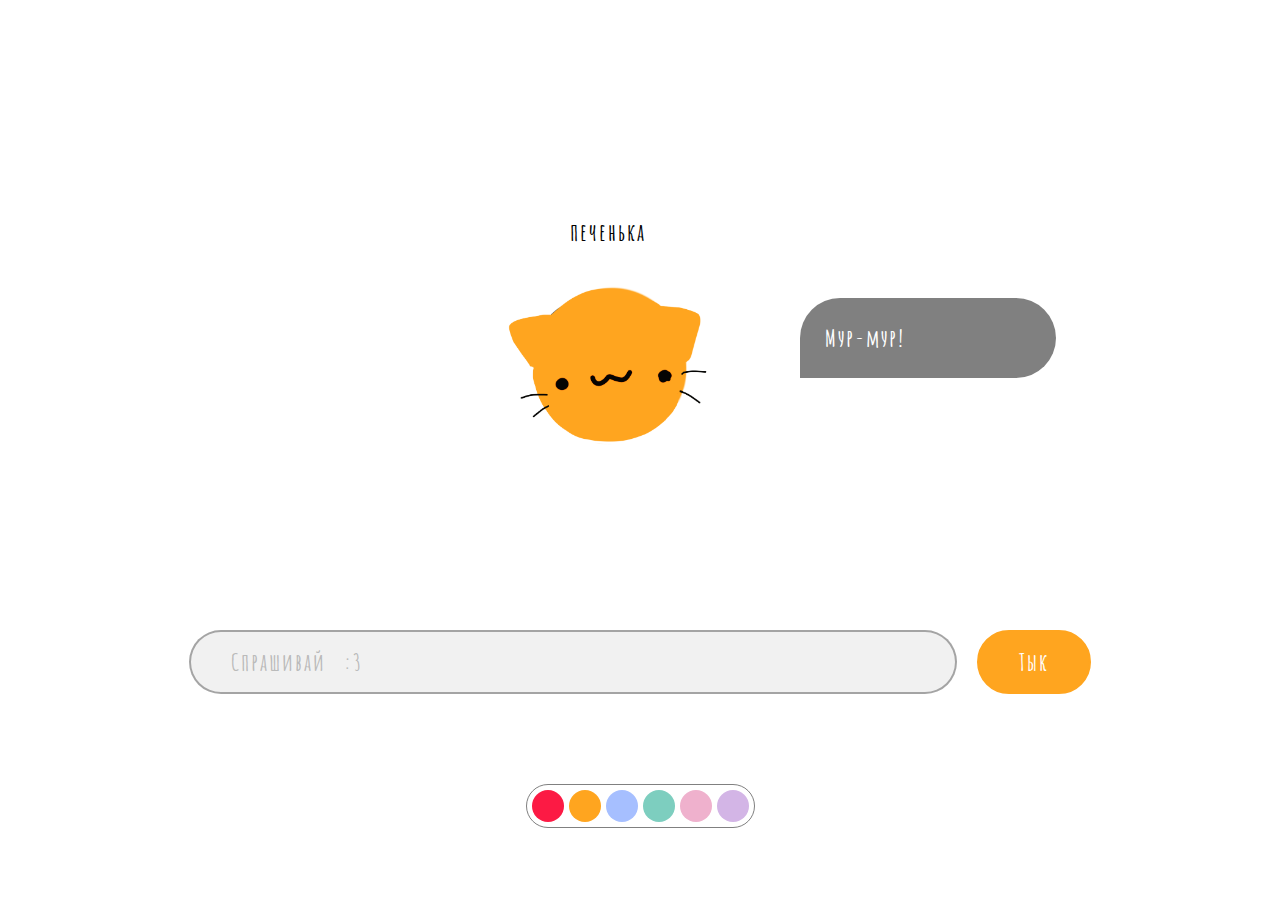
==== files/index.html @ 37667b39 "main structue added" ====
<!DOCTYPE html>
<html lang="en">
<head>
    <meta charset="UTF-8">
    <meta name="viewport" content="width=device-width, initial-scale=1.0">
    <link rel="stylesheet" href="../files/style.css">
    <script src="../files/app.js" defer></script>
    <title>Печенька</title>
</head>
<body>

    <main class="main-container">

        <div class="upper">

            <div class="cat-cover">
                <div class="cat-name">печенька</div>
                <div class="cat"></div>
            </div>
            

            <div class="answer-bubble">
                <p>Мур-мур!</p>
            </div>

        </div>

        <div class="question"> 
            <input type="text" class="question__input" placeholder="Спрашивай   :3">
            <button class="question__button">Тык</button>
        </div>

        <div class="customizer">
            <div class="color-element" id="RED"></div>
            <div class="color-element" id="ORANGE"></div>
            <div class="color-element" id="BLUE"></div>
            <div class="color-element" id="GREEN"></div>
            <div class="color-element" id="PINK"></div>
            <div class="color-element" id="PURPLE"></div>
        </div>

    </main>
    
</body>
</html>
---- files/style.css ----
@import url('https://fonts.googleapis.com/css2?family=Afacad+Flux:wght@100..1000&family=Caveat:wght@400..700&family=Figtree:ital,wght@0,300..900;1,300..900&family=Nunito:ital,wght@0,200..1000;1,200..1000&display=swap');
@import url('https://fonts.googleapis.com/css2?family=Afacad+Flux:wght@100..1000&family=Amatic+SC:wght@400;700&family=Caveat:wght@400..700&family=Figtree:ital,wght@0,300..900;1,300..900&family=Nunito:ital,wght@0,200..1000;1,200..1000&display=swap');

* {
    margin: 0;
    padding: 0;
    box-sizing: border-box;
    font-family: 'Amatic SC', sans-serif;
    font-weight: 800;
    font-size: 24px;
    letter-spacing: 2px;
}

html, body {
    margin: 0;
    padding: 0;
    width: 100%;
    height: 100%;
    overflow-x: hidden; /* ??????? ?????????????? ?????? */
}

:root {
    --red: #FC1A44;
    --orange: #FFA51F;
    --blue: #A6BFFF;
    --green: #7DCEBF;
    --pink: #EFB1CD;
    --purple: #D3B5E6;
}

#RED {
    background-color: var(--red);
}

#ORANGE {
    background-color: var(--orange);
}

#BLUE {
    background-color: var(--blue);
}

#GREEN {
    background-color: var(--green);
}

#PINK {
    background-color: var(--pink);
}

#PURPLE {
    background-color: var(--purple);
}

.main-container {
    display: flex;
    justify-content: center;
    align-items: center;
    flex-direction: column;
    margin: 20vh 10vw 0 10vw; 
    gap: 10vh; 
}

.upper {
    padding-left: 20vw;
    display: flex;
    justify-content: center;
    align-items: center;
    gap: 5vw;
    height: 40vh;
    padding-bottom: 5vh;
}

.question {
    display: flex;
    justify-content: center;
    align-items: center;
    gap: 20px;
}

input {
    background-color: rgba(219, 219, 219, 0.395);
    border: 2px solid rgba(0, 0, 0, 0.322);
    outline: none;
    width: 60vw;
    max-width: 100%; 
    color: var(--orange);
    transition: all 0.3s ease;
}

input::placeholder {
    color: rgba(166, 166, 166, 0.747);
}

.answer-bubble {
    background-color: #808080;
    color: white;
    padding: 25px;
    border-radius: 50px;
    border-bottom-left-radius: 0px;
    width: 20vw;
    max-width: 100%; 
}

button, input {
    padding: 15px 40px;
    cursor: pointer;
    border-radius: 50px;
}

button {
    background-color: var(--orange);
    border: 2px solid var(--orange);
    transition: all 0.3s ease;
}

button:hover {
    background-color: white;
    color: var(--orange);
}

.question__button {
    color: white;
}

.customizer {
    display: flex;
    gap: 5px;
    flex-wrap: wrap;
    justify-content: center;
    padding: 5px;
    border-radius: 50px;
    border: 1.5px solid grey;
}

.color-element {
    border-radius: 50%;
    width: 32px;
    height: 32px;
    transition: all 0.3s ease;
}

.color-element:hover {
    filter: brightness(120%);
}

.cat-cover {
    display: flex;
    flex-direction: column;
    justify-content: center;
    align-items: center;
    gap: 20px;
}

.cat {
    background-image: url("../sprites/orange/orange-5.PNG");
    width: 20vw;
    min-width: 15vw;
    height: auto;
    aspect-ratio: 4 / 3;
    background-position: center;
    background-size: contain;
    background-repeat: no-repeat;
    transition: all 0.2s ease;
}

.cat:hover {
    background-image: url("../sprites/orange/orange-7.PNG");
}

.cat-name {
    font-weight: 800;
    text-align: center;
}

::selection {
    background-color: var(--orange);
    color: white;
}
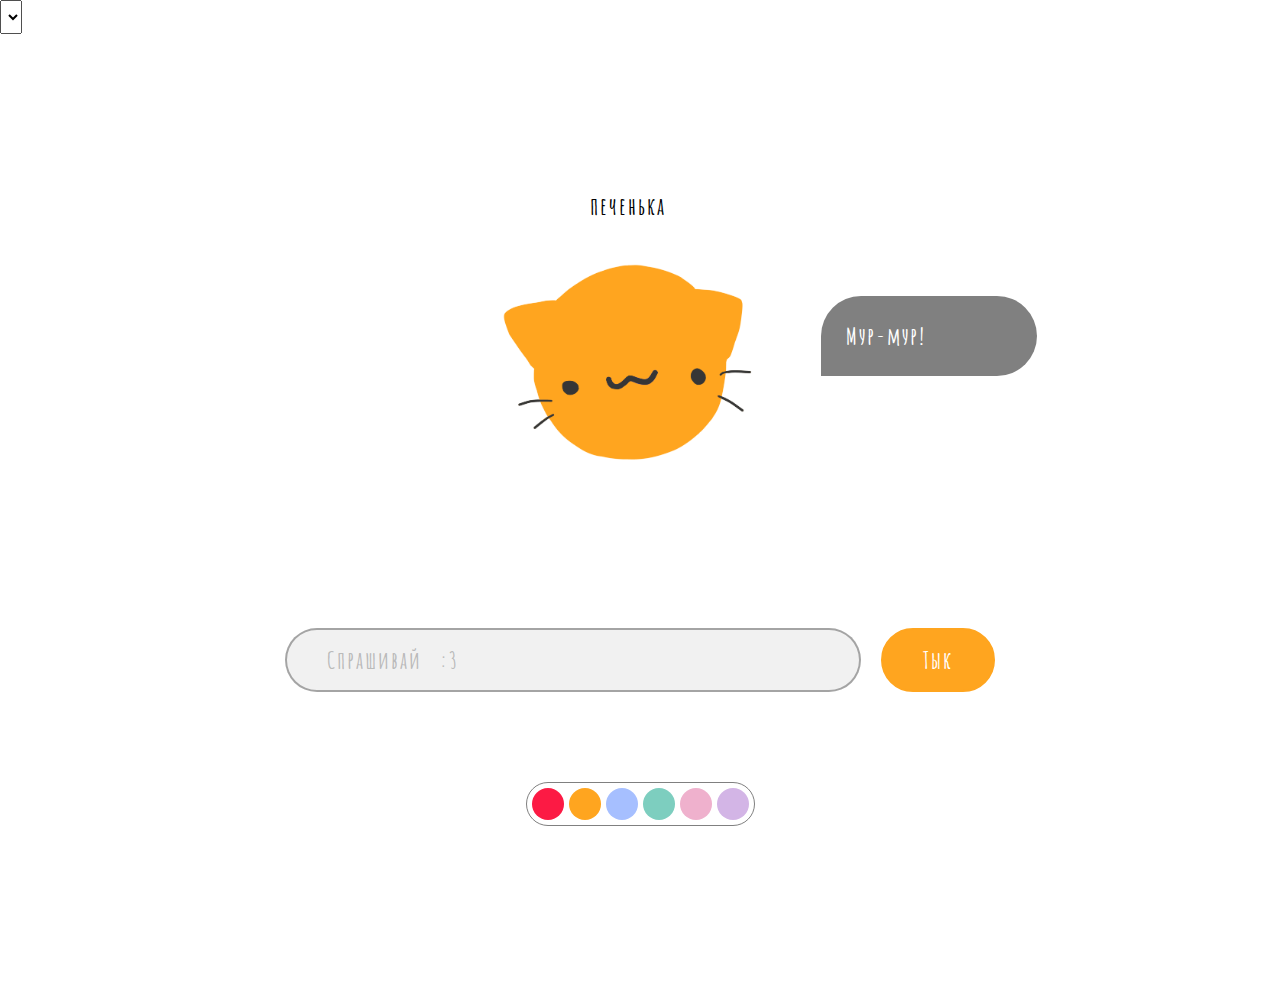
==== commit fbf49998: "color logic added (not full)" ====
--- a/files/index.html
+++ b/files/index.html
@@ -9,13 +9,14 @@
 </head>
 <body>
 
+    <select name="" id=""></select>
     <main class="main-container">
 
         <div class="upper">
 
             <div class="cat-cover">
                 <div class="cat-name">печенька</div>
-                <div class="cat"></div>
+                <div class="cat" id="targetCat"></div>
             </div>
             
 
@@ -26,17 +27,17 @@
         </div>
 
         <div class="question"> 
-            <input type="text" class="question__input" placeholder="Спрашивай   :3">
-            <button class="question__button">Тык</button>
+            <input id="targetInput" type="text" class="question__input" placeholder="Спрашивай   :3">
+            <button class="question__button" id="targetButton">Тык</button>
         </div>
 
         <div class="customizer">
-            <div class="color-element" id="RED"></div>
-            <div class="color-element" id="ORANGE"></div>
-            <div class="color-element" id="BLUE"></div>
-            <div class="color-element" id="GREEN"></div>
-            <div class="color-element" id="PINK"></div>
-            <div class="color-element" id="PURPLE"></div>
+            <div class="color-element" data-color="#FC1A44"></div>
+            <div class="color-element" data-color="#FFA51F"></div>
+            <div class="color-element" data-color="#A6BFFF"></div>
+            <div class="color-element" data-color="#7DCEBF"></div>
+            <div class="color-element" data-color="#EFB1CD"></div>
+            <div class="color-element" data-color="#D3B5E6"></div>
         </div>
 
     </main>
--- a/files/style.css
+++ b/files/style.css
@@ -9,6 +9,8 @@
     font-weight: 800;
     font-size: 24px;
     letter-spacing: 2px;
+    overflow: hidden; 
+
 }
 
 html, body {
@@ -16,16 +18,18 @@
     padding: 0;
     width: 100%;
     height: 100%;
-    overflow-x: hidden; /* ??????? ?????????????? ?????? */
+    overflow-x: hidden; 
 }
 
 :root {
+    --white: #ffffff;
     --red: #FC1A44;
     --orange: #FFA51F;
     --blue: #A6BFFF;
     --green: #7DCEBF;
     --pink: #EFB1CD;
     --purple: #D3B5E6;
+    --current-color: var(--orange);
 }
 
 #RED {
@@ -53,11 +57,12 @@
 }
 
 .main-container {
+    min-height: 100vh;
     display: flex;
     justify-content: center;
     align-items: center;
     flex-direction: column;
-    margin: 20vh 10vw 0 10vw; 
+    margin: 2vh 10vw 5vh 10vw; 
     gap: 10vh; 
 }
 
@@ -68,7 +73,49 @@
     align-items: center;
     gap: 5vw;
     height: 40vh;
+    width: 62vw;
     padding-bottom: 5vh;
+}
+
+.cat-cover {
+    display: flex;
+    flex-direction: column;
+    justify-content: center;
+    align-items: center;
+    gap: 20px;
+}
+
+.cat {
+    background-image: url("../sprites/sprite-5.PNG");
+    background-color: var(--current-color);
+    width: 25vw;
+    min-width: 15vw;
+    height: auto;
+    aspect-ratio: 4 / 3;
+    background-position: center;
+    background-size: contain;
+    background-repeat: no-repeat;
+    transition: all 0.2s ease;
+}
+
+.cat:hover {
+    background-color: var(--current-color);
+    background-image: url("../sprites/sprite-7.PNG");
+}
+
+.cat-name {
+    font-weight: 800;
+    text-align: center;
+}
+
+.answer-bubble {
+    background-color: #808080;
+    color: white;
+    padding: 25px;
+    border-radius: 50px;
+    border-bottom-left-radius: 0px;
+    width: 20vw;
+    max-width: 100%; 
 }
 
 .question {
@@ -82,7 +129,7 @@
     background-color: rgba(219, 219, 219, 0.395);
     border: 2px solid rgba(0, 0, 0, 0.322);
     outline: none;
-    width: 60vw;
+    width: 45vw;
     max-width: 100%; 
     color: var(--orange);
     transition: all 0.3s ease;
@@ -92,16 +139,6 @@
     color: rgba(166, 166, 166, 0.747);
 }
 
-.answer-bubble {
-    background-color: #808080;
-    color: white;
-    padding: 25px;
-    border-radius: 50px;
-    border-bottom-left-radius: 0px;
-    width: 20vw;
-    max-width: 100%; 
-}
-
 button, input {
     padding: 15px 40px;
     cursor: pointer;
@@ -109,14 +146,16 @@
 }
 
 button {
-    background-color: var(--orange);
-    border: 2px solid var(--orange);
+    background-color: var(--current-color); 
+    border: 2px solid var(--current-color);
     transition: all 0.3s ease;
+
 }
 
 button:hover {
-    background-color: white;
-    color: var(--orange);
+    background-color: transparent;
+    color: var(--current-color); 
+    border-color: var(--current-color);  
 }
 
 .question__button {
@@ -144,35 +183,6 @@
     filter: brightness(120%);
 }
 
-.cat-cover {
-    display: flex;
-    flex-direction: column;
-    justify-content: center;
-    align-items: center;
-    gap: 20px;
-}
-
-.cat {
-    background-image: url("../sprites/orange/orange-5.PNG");
-    width: 20vw;
-    min-width: 15vw;
-    height: auto;
-    aspect-ratio: 4 / 3;
-    background-position: center;
-    background-size: contain;
-    background-repeat: no-repeat;
-    transition: all 0.2s ease;
-}
-
-.cat:hover {
-    background-image: url("../sprites/orange/orange-7.PNG");
-}
-
-.cat-name {
-    font-weight: 800;
-    text-align: center;
-}
-
 ::selection {
     background-color: var(--orange);
     color: white;
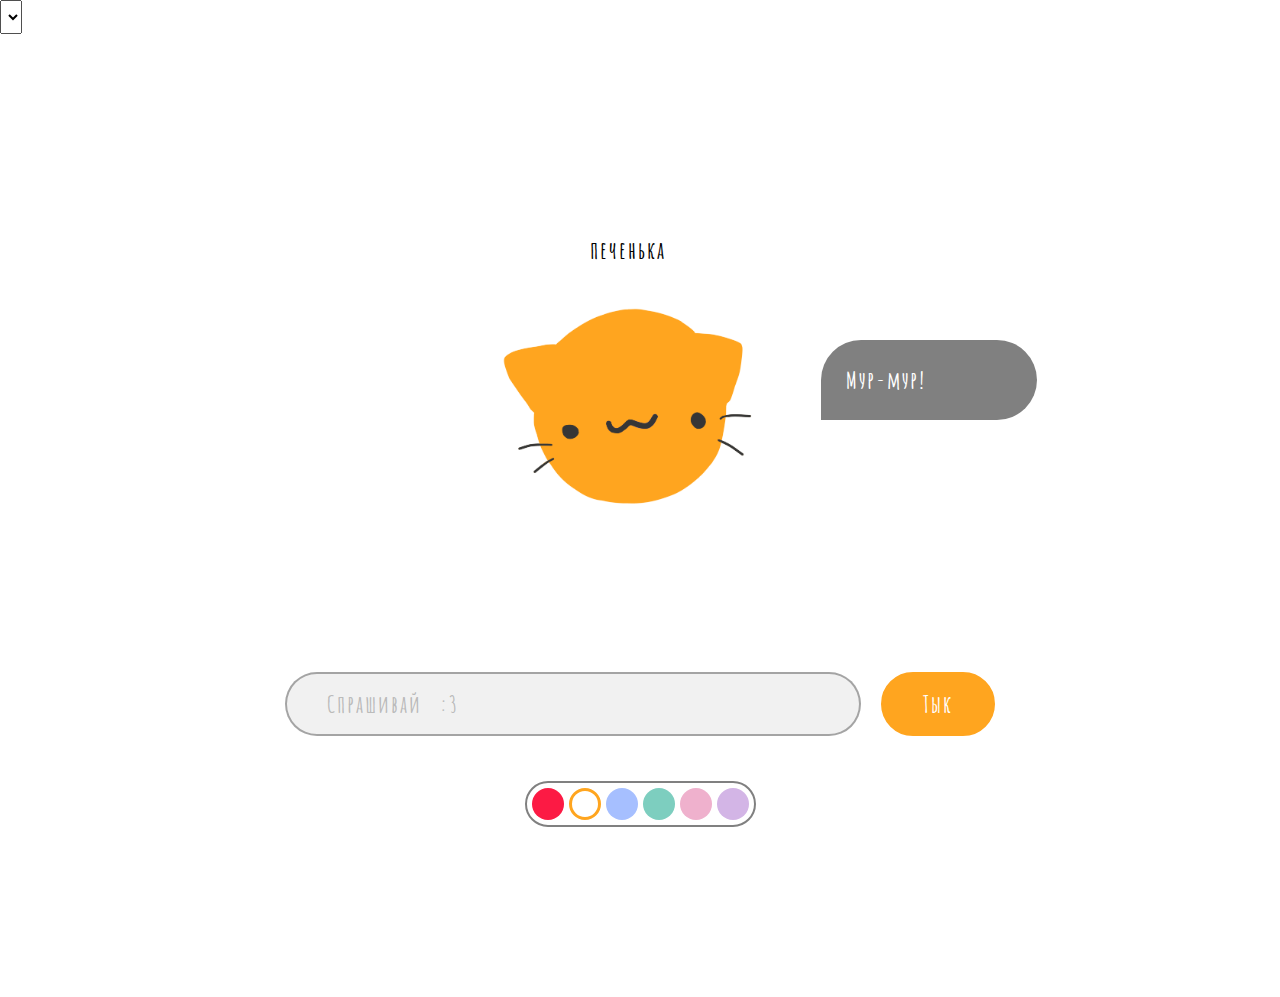
==== commit 1a6b352d: "sprite, color selection logic added" ====
--- a/files/index.html
+++ b/files/index.html
@@ -32,12 +32,12 @@
         </div>
 
         <div class="customizer">
-            <div class="color-element" data-color="#FC1A44"></div>
-            <div class="color-element" data-color="#FFA51F"></div>
-            <div class="color-element" data-color="#A6BFFF"></div>
-            <div class="color-element" data-color="#7DCEBF"></div>
-            <div class="color-element" data-color="#EFB1CD"></div>
-            <div class="color-element" data-color="#D3B5E6"></div>
+            <div class="color-element" id="red"></div>
+            <div class="color-element" id="orange"></div>
+            <div class="color-element" id="blue"></div>
+            <div class="color-element" id="green"></div>
+            <div class="color-element" id="pink"></div>
+            <div class="color-element" id="purple"></div>
         </div>
 
     </main>
--- a/files/style.css
+++ b/files/style.css
@@ -63,7 +63,7 @@
     align-items: center;
     flex-direction: column;
     margin: 2vh 10vw 5vh 10vw; 
-    gap: 10vh; 
+    gap: 5vh; 
 }
 
 .upper {
@@ -72,7 +72,7 @@
     justify-content: center;
     align-items: center;
     gap: 5vw;
-    height: 40vh;
+    height: 50vh;
     width: 62vw;
     padding-bottom: 5vh;
 }
@@ -95,11 +95,34 @@
     background-position: center;
     background-size: contain;
     background-repeat: no-repeat;
-    transition: all 0.2s ease;
+    transition: all 0.5s ease;
+}
+
+.cat.absolute_yes {
+    background-image: url("../sprites/sprite-7.PNG");
+}
+
+.cat.very_yes {
+    background-image: url("../sprites/sprite-6.PNG");
+}
+
+.cat.yes {
+    background-image: url("../sprites/sprite-5.PNG");
+}
+
+.cat.no {
+    background-image: url("../sprites/sprite-3.PNG");
+}
+
+.cat.very_no {
+    background-image: url("../sprites/sprite-2.PNG");
+}
+
+.cat.absolute_no {
+    background-image: url("../sprites/sprite-1.PNG");
 }
 
 .cat:hover {
-    background-color: var(--current-color);
     background-image: url("../sprites/sprite-7.PNG");
 }
 
@@ -169,10 +192,11 @@
     justify-content: center;
     padding: 5px;
     border-radius: 50px;
-    border: 1.5px solid grey;
+    border: 2px solid grey;
 }
 
 .color-element {
+    background-color: var(--white);
     border-radius: 50%;
     width: 32px;
     height: 32px;
@@ -183,7 +207,32 @@
     filter: brightness(120%);
 }
 
+.color-element.active {
+    background-color: white;
+    border: 3px solid var(--current-color);  
+}
+
+#red{
+    background-color: var(--red);
+}
+#orange{
+    background-color: var(--orange);
+}
+#blue{
+    background-color: var(--blue);
+}
+#green{
+    background-color: var(--green);
+}
+#pink{
+    background-color: var(--pink);
+}
+#purple{
+    background-color: var(--purple);
+}
+
+
 ::selection {
-    background-color: var(--orange);
+    background-color: var(--current-color);
     color: white;
 }
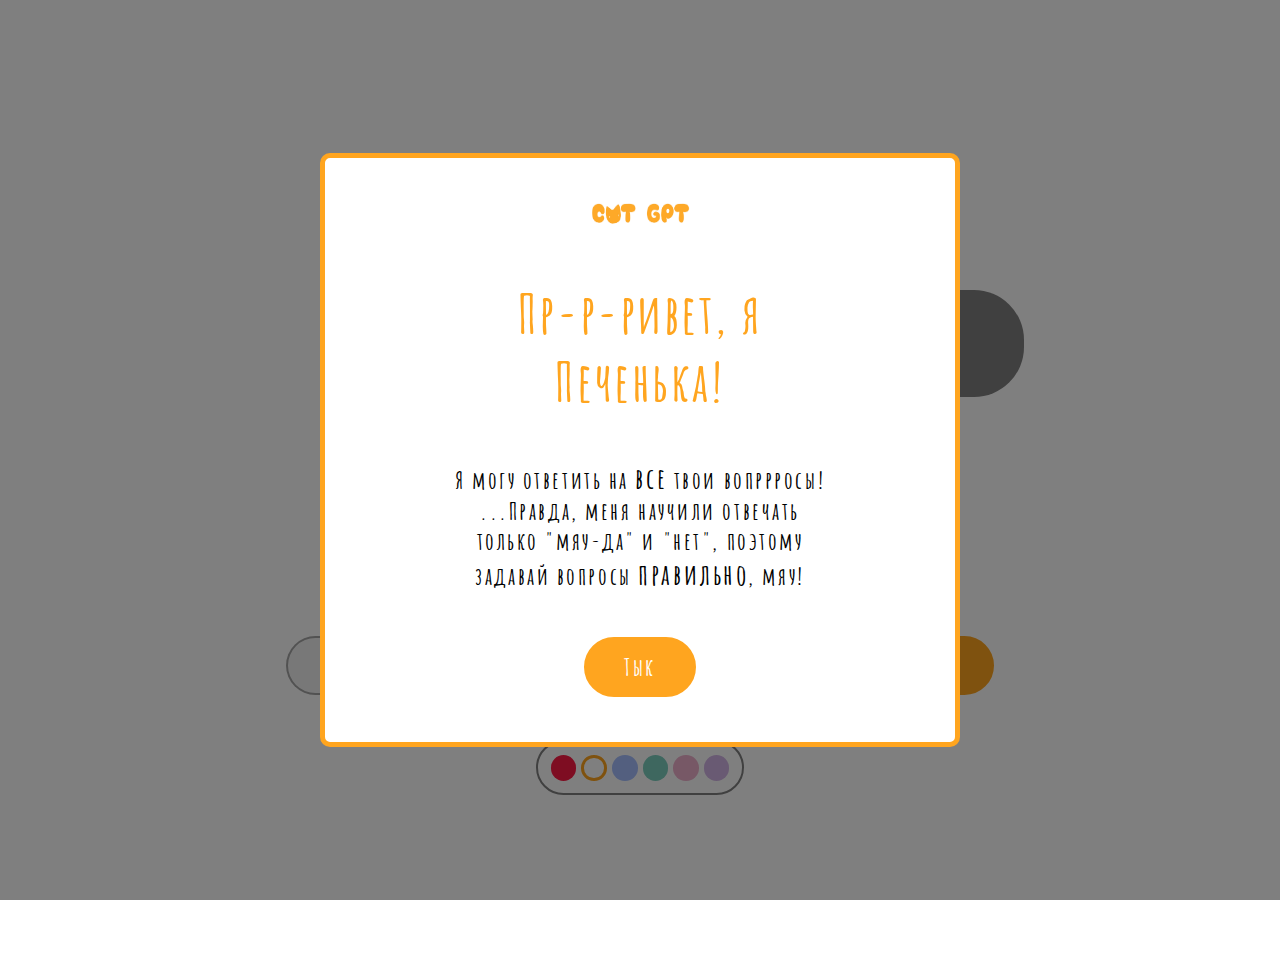
==== commit 7025a8fd: "message window added" ====
--- a/files/index.html
+++ b/files/index.html
@@ -8,8 +8,6 @@
     <title>Печенька</title>
 </head>
 <body>
-
-    <select name="" id=""></select>
     <main class="main-container">
 
         <div class="upper">
@@ -42,5 +40,16 @@
 
     </main>
     
+
+    <div id="welcomeModal" class="modal">
+        <div class="modal-content">
+            <img src="../logo.PNG" alt="cat" class="cat-logo">
+            <p class="title">Пр-р-ривет, я Печенька!<p>
+            <p>Я могу ответить на <strong>все</strong> твои вопррросы!</p>
+            <p>...Правда, меня научили отвечать только "мяу-да" и "нет", поэтому задавай вопросы <strong>правильно</strong>, мяу!</p>
+            <button id="closeButton">Тык</button>
+        </div>
+    </div>
+
 </body>
 </html>--- a/files/style.css
+++ b/files/style.css
@@ -7,10 +7,68 @@
     box-sizing: border-box;
     font-family: 'Amatic SC', sans-serif;
     font-weight: 800;
-    font-size: 24px;
-    letter-spacing: 2px;
+    font-size: 24px; 
+    letter-spacing: 0.2vw;
     overflow: hidden; 
 
+}
+
+@media (min-width: 1500px) {
+    * {
+        font-size: 40px;
+    }
+}
+
+@media (max-width: 768px) {
+
+    .cat-cover {
+        height: 100%;
+    }
+
+    .upper, .question {
+        flex-direction: column;
+        padding-left: 0;
+        padding-bottom: 0;
+    }
+
+    .upper {
+        transform: translateY(-5vh) !important;
+    }
+
+     .question, .customizer {
+        transform: translateY(-10vh) !important;
+    }
+
+    .cat, .cat-name, .answer-bubble {
+        margin-left: 0 !important;
+        margin-right: 0 !important;
+    }
+
+    .customizer {
+        min-width: 40%;
+    }
+
+    button, .question, .question__input,
+    .answer-bubble, .cat-cover, .upper {
+        width: 100%;
+    }
+
+
+    .answer-bubble {
+        border-radius: 50px;
+        border-top-left-radius: 0px;
+        min-width: 60%; 
+    }
+}
+
+@media (max-width: 768px), (max-height: 768px) {
+    * {
+        font-size: 16px;
+    }
+
+    .cat {
+        background-size: contain;
+    }
 }
 
 html, body {
@@ -67,17 +125,16 @@
 }
 
 .upper {
-    padding-left: 20vw;
-    display: flex;
-    justify-content: center;
-    align-items: center;
-    gap: 5vw;
+    display: flex;
+    justify-content: center;
+    align-items: center;
     height: 50vh;
-    width: 62vw;
+    width: 100%;
     padding-bottom: 5vh;
 }
 
 .cat-cover {
+    width: 100%;
     display: flex;
     flex-direction: column;
     justify-content: center;
@@ -86,14 +143,14 @@
 }
 
 .cat {
+    margin-left: 20vw;
     background-image: url("../sprites/sprite-5.PNG");
     background-color: var(--current-color);
-    width: 25vw;
-    min-width: 15vw;
+    width: clamp(200px, 19.5vw, 800px);
     height: auto;
-    aspect-ratio: 4 / 3;
+    aspect-ratio: 1 / 1; 
     background-position: center;
-    background-size: contain;
+    background-size: 100% 100%;
     background-repeat: no-repeat;
     transition: all 0.5s ease;
 }
@@ -127,18 +184,20 @@
 }
 
 .cat-name {
+    margin-left: 20vw;
     font-weight: 800;
     text-align: center;
 }
 
 .answer-bubble {
+    margin-right: 10vw;
     background-color: #808080;
     color: white;
-    padding: 25px;
+    padding: 3vw 4vw;
     border-radius: 50px;
     border-bottom-left-radius: 0px;
     width: 20vw;
-    max-width: 100%; 
+    max-width: 100%;
 }
 
 .question {
@@ -149,7 +208,7 @@
 }
 
 input {
-    background-color: rgba(219, 219, 219, 0.395);
+    background-color: rgba(219, 219.5, 219, 0.395);
     border: 2px solid rgba(0, 0, 0, 0.322);
     outline: none;
     width: 45vw;
@@ -163,7 +222,7 @@
 }
 
 button, input {
-    padding: 15px 40px;
+    padding: 1vw 3vw;
     cursor: pointer;
     border-radius: 50px;
 }
@@ -172,7 +231,6 @@
     background-color: var(--current-color); 
     border: 2px solid var(--current-color);
     transition: all 0.3s ease;
-
 }
 
 button:hover {
@@ -190,7 +248,7 @@
     gap: 5px;
     flex-wrap: wrap;
     justify-content: center;
-    padding: 5px;
+    padding: 1vw;
     border-radius: 50px;
     border: 2px solid grey;
 }
@@ -198,8 +256,8 @@
 .color-element {
     background-color: var(--white);
     border-radius: 50%;
-    width: 32px;
-    height: 32px;
+    width: clamp(16px, 2vw, 32px);
+    height: clamp(16px, 2vw, 32px);
     transition: all 0.3s ease;
 }
 
@@ -236,3 +294,93 @@
     background-color: var(--current-color);
     color: white;
 }
+
+/*     GREETING MESSAGE */
+
+@media (max-width: 768px) {
+    /* .modal-content {
+    } */
+
+    p{
+        font-size: 16px !important;
+        font-weight: 300;
+    }
+
+    .title {
+        font-weight: 900 !important;
+        font-size: 24px !important;
+        padding-bottom: 2vh !important;
+
+    }
+
+    .modal button {
+        width: 30%;
+        margin-top: 3vh !important;
+
+    }
+
+}
+
+#closeButton button {
+    background-color: var(--orange);
+    color: var(---orange);
+    cursor: pointer;
+    border-radius: 50px;
+    transition: all 0.3s ease;
+}
+
+.modal-content button {
+    color: white;
+    padding: 1vw 3vw;
+    margin-top: 5vh;
+}
+
+#closeButton button:hover {
+    background-color: transparent;
+    border-color: var(--orange);  
+}
+
+strong {
+    font-size: larger;
+}
+  
+.modal {
+    display: none; 
+    position: fixed; 
+    top: 0;
+    left: 0;
+    width: 100%;
+    height: 100%;
+    background-color: rgba(0, 0, 0, 0.5); 
+    z-index: 9999; 
+    display: flex;
+    justify-content: center;
+    align-items: center;
+  }
+
+  .title {
+    color: var(--orange);
+    font-size: 6vh;
+    padding-bottom: 5vh;
+  }
+  
+  .modal-content {
+    background-color: #fff;
+    padding: 5vh 10vw;
+    border-radius: 10px;
+    border: 5px solid var(--orange);
+    text-align: center;
+    width: clamp(30vw, 50vw, 50vw);
+    height: auto;
+  }
+
+  .modal button:hover {
+    color: var(--orange);
+  }
+  
+ .cat-logo {
+    margin-bottom: 5vh;
+    width: clamp(100px, 5vw, 500px);
+    height: auto;
+    aspect-ratio: 4 / 1; 
+ }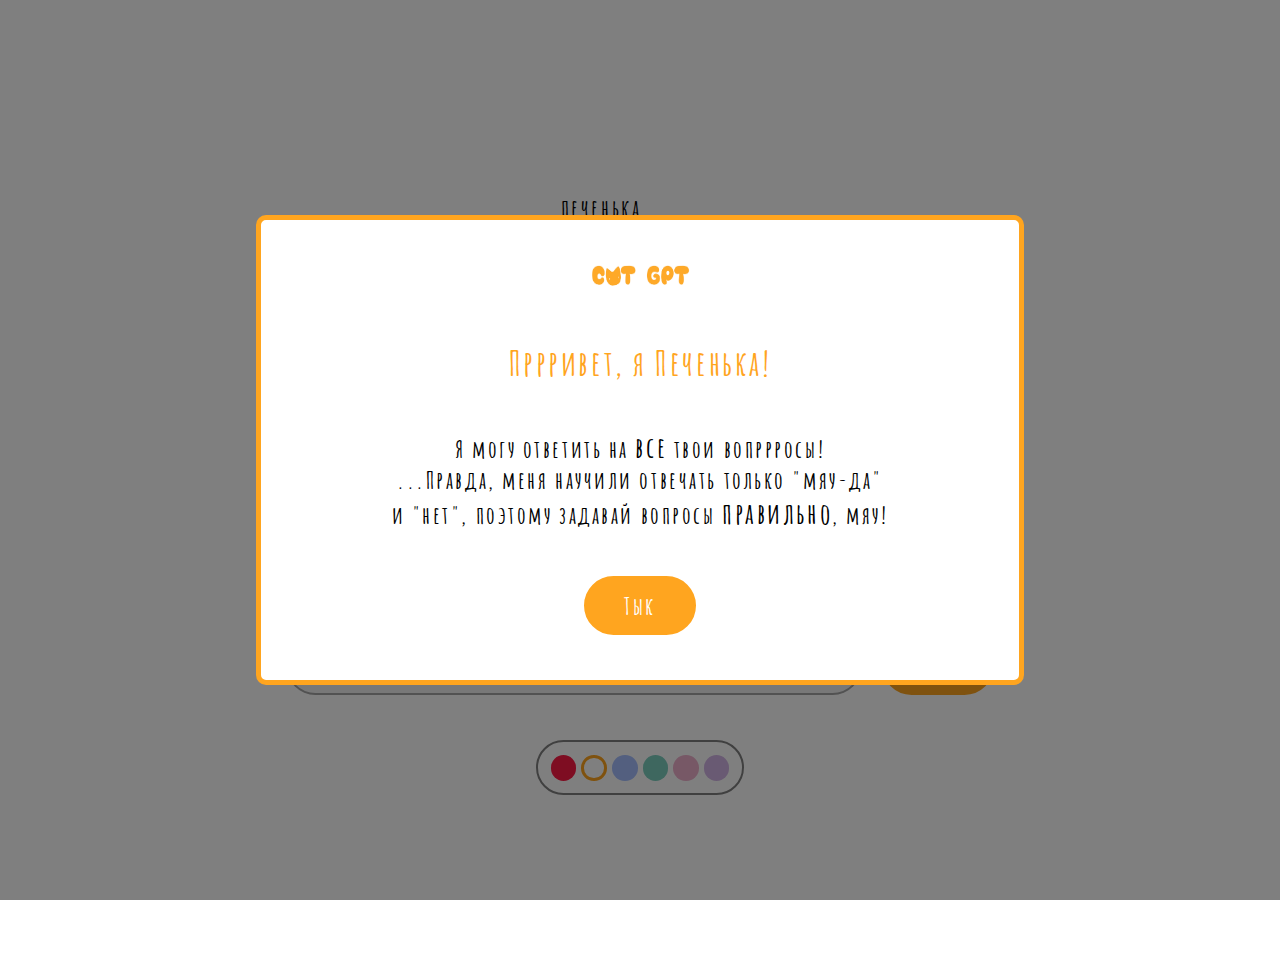
==== commit c9995c55: "adaptation update" ====
--- a/files/index.html
+++ b/files/index.html
@@ -44,7 +44,7 @@
     <div id="welcomeModal" class="modal">
         <div class="modal-content">
             <img src="../logo.PNG" alt="cat" class="cat-logo">
-            <p class="title">Пр-р-ривет, я Печенька!<p>
+            <p class="title">Пррривет, я Печенька!<p>
             <p>Я могу ответить на <strong>все</strong> твои вопррросы!</p>
             <p>...Правда, меня научили отвечать только "мяу-да" и "нет", поэтому задавай вопросы <strong>правильно</strong>, мяу!</p>
             <button id="closeButton">Тык</button>
--- a/files/style.css
+++ b/files/style.css
@@ -301,20 +301,20 @@
     /* .modal-content {
     } */
 
-    p{
-        font-size: 16px !important;
+    p {
+        font-size: 12px !important;
         font-weight: 300;
     }
 
     .title {
         font-weight: 900 !important;
-        font-size: 24px !important;
+        font-size: 20px !important;
         padding-bottom: 2vh !important;
 
     }
 
     .modal button {
-        width: 30%;
+        width: 15vw;
         margin-top: 3vh !important;
 
     }
@@ -360,7 +360,7 @@
 
   .title {
     color: var(--orange);
-    font-size: 6vh;
+    font-size: 34px;
     padding-bottom: 5vh;
   }
   
@@ -370,7 +370,7 @@
     border-radius: 10px;
     border: 5px solid var(--orange);
     text-align: center;
-    width: clamp(30vw, 50vw, 50vw);
+    width: clamp(60%, 50vw, 50vw);
     height: auto;
   }
 
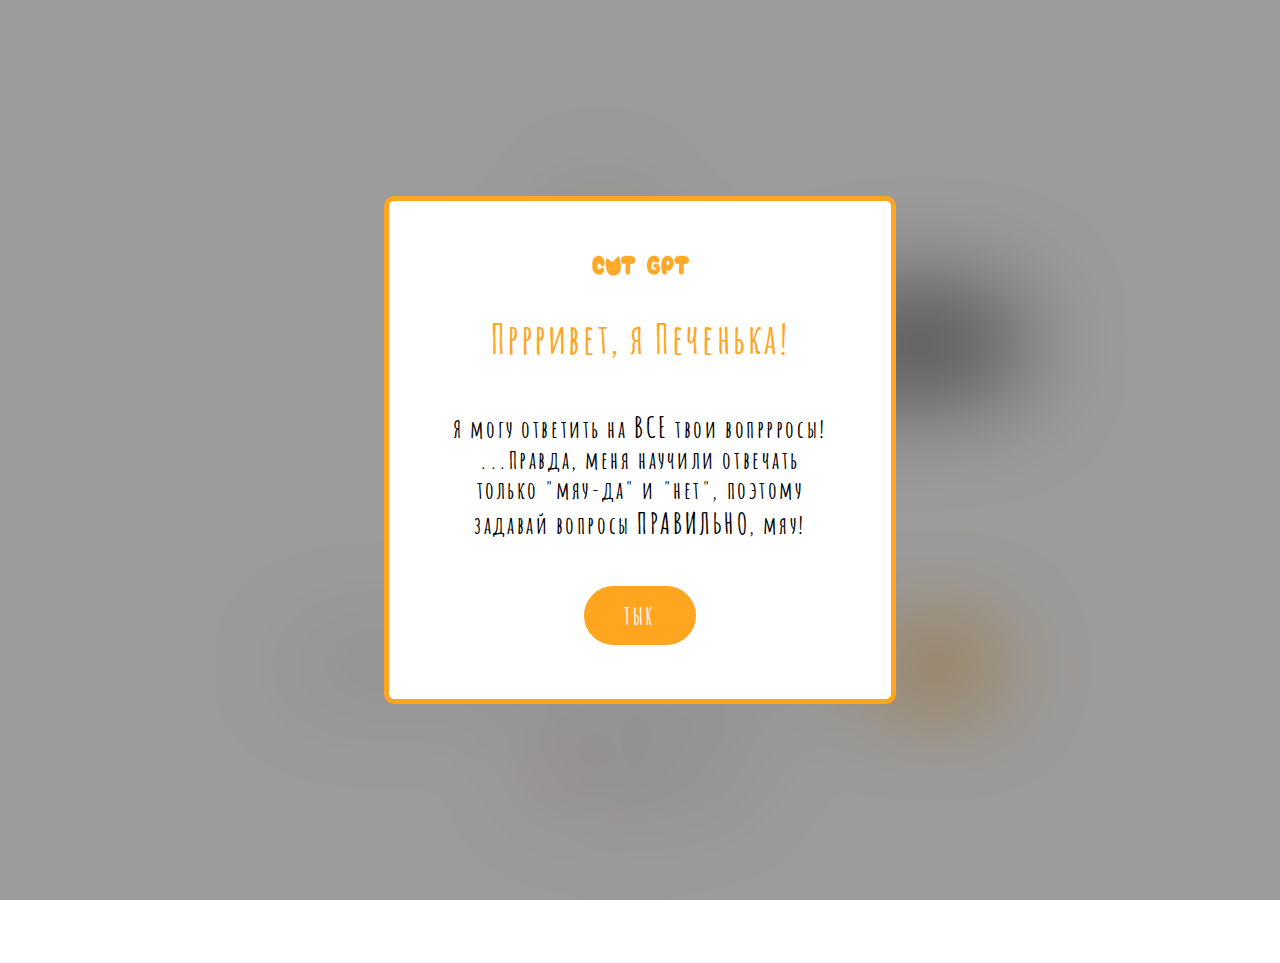
==== commit 401bf8a8: "few more fixes for adaptation" ====
--- a/files/index.html
+++ b/files/index.html
@@ -44,10 +44,10 @@
     <div id="welcomeModal" class="modal">
         <div class="modal-content">
             <img src="../logo.PNG" alt="cat" class="cat-logo">
-            <p class="title">Пррривет, я Печенька!<p>
-            <p>Я могу ответить на <strong>все</strong> твои вопррросы!</p>
-            <p>...Правда, меня научили отвечать только "мяу-да" и "нет", поэтому задавай вопросы <strong>правильно</strong>, мяу!</p>
-            <button id="closeButton">Тык</button>
+            <p class="title"><strong>Пррривет, я Печенька!</strong><p>
+            <p>Я могу ответить на <strong>ВСЕ</strong> твои вопррросы!</p>
+            <p>...Правда, меня научили отвечать только "мяу-да" и "нет", поэтому задавай вопросы <strong>ПРАВИЛЬНО</strong>, мяу!</p>
+            <button id="closeButton">ТЫК</button>
         </div>
     </div>
 
--- a/files/style.css
+++ b/files/style.css
@@ -297,9 +297,16 @@
 
 /*     GREETING MESSAGE */
 
+@media (min-width: 1500px) {
+    .title {
+        font-size: 60px !important;
+    }
+}
+
 @media (max-width: 768px) {
-    /* .modal-content {
-    } */
+    .modal-content {
+        min-width: 80% !important;
+    }
 
     p {
         font-size: 12px !important;
@@ -351,7 +358,8 @@
     left: 0;
     width: 100%;
     height: 100%;
-    background-color: rgba(0, 0, 0, 0.5); 
+    background-color: rgba(0, 0, 0, 0.393); 
+    backdrop-filter: blur(50px);
     z-index: 9999; 
     display: flex;
     justify-content: center;
@@ -362,15 +370,17 @@
     color: var(--orange);
     font-size: 34px;
     padding-bottom: 5vh;
+    font-weight: 900;
   }
   
   .modal-content {
     background-color: #fff;
-    padding: 5vh 10vw;
+    padding: 6vh 5vw;
     border-radius: 10px;
     border: 5px solid var(--orange);
     text-align: center;
-    width: clamp(60%, 50vw, 50vw);
+    width: 40vw;
+    max-width: 40vw;
     height: auto;
   }
 
@@ -379,8 +389,8 @@
   }
   
  .cat-logo {
-    margin-bottom: 5vh;
-    width: clamp(100px, 5vw, 500px);
+    margin-bottom: 3vh;
+    width: clamp(100px, 5vw, 800px);
     height: auto;
     aspect-ratio: 4 / 1; 
  }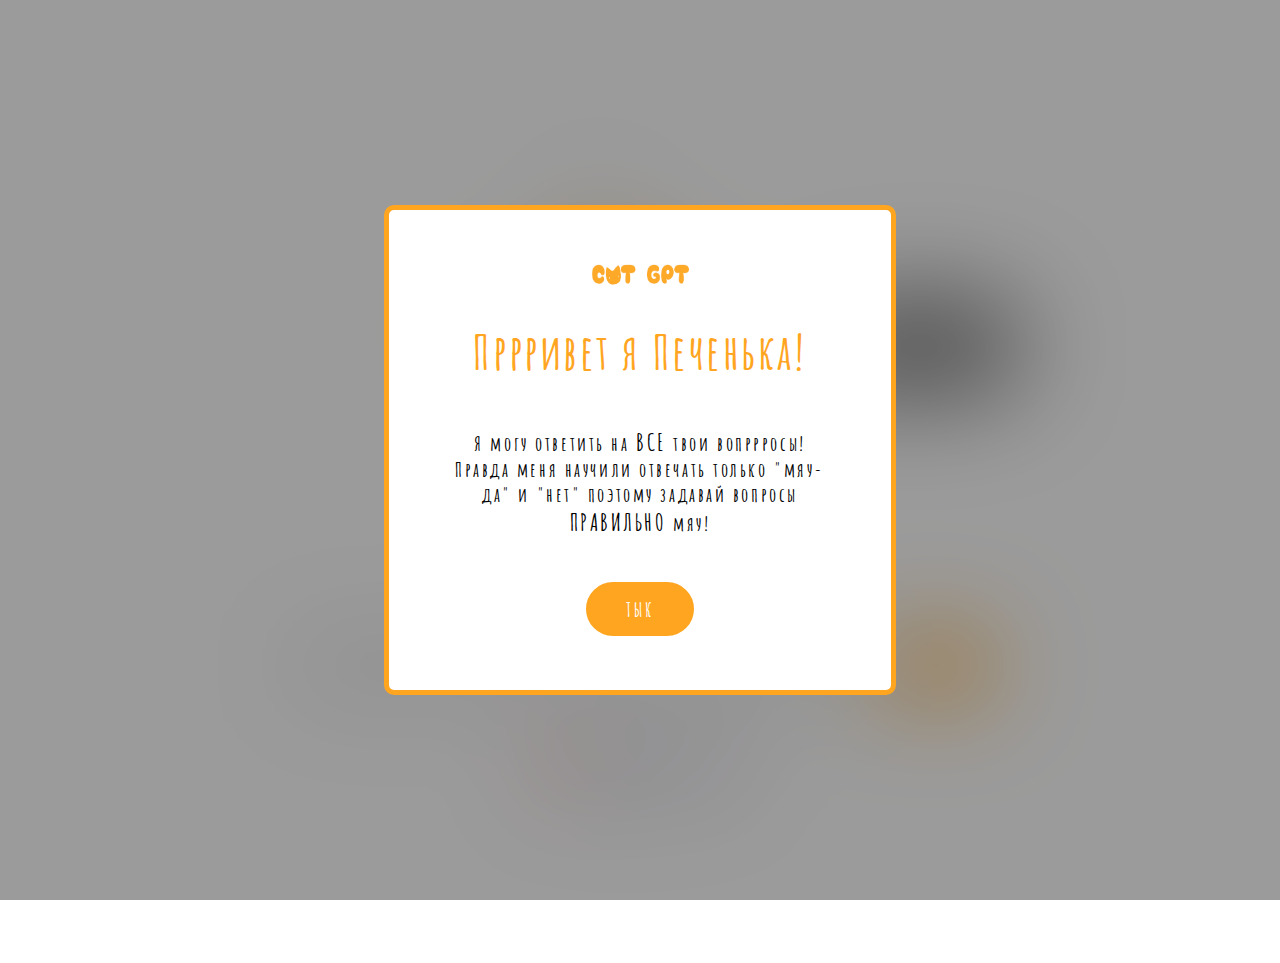
==== commit 0c094114: "adaptation + cat responds for click" ====
--- a/files/index.html
+++ b/files/index.html
@@ -6,6 +6,7 @@
     <link rel="stylesheet" href="../files/style.css">
     <script src="../files/app.js" defer></script>
     <title>Печенька</title>
+    <link rel="preload" href="sprite.webp" as="image">
 </head>
 <body>
     <main class="main-container">
@@ -44,9 +45,9 @@
     <div id="welcomeModal" class="modal">
         <div class="modal-content">
             <img src="../logo.PNG" alt="cat" class="cat-logo">
-            <p class="title"><strong>Пррривет, я Печенька!</strong><p>
+            <p class="title"><strong>Пррривет я Печенька!</strong><p>
             <p>Я могу ответить на <strong>ВСЕ</strong> твои вопррросы!</p>
-            <p>...Правда, меня научили отвечать только "мяу-да" и "нет", поэтому задавай вопросы <strong>ПРАВИЛЬНО</strong>, мяу!</p>
+            <p>Правда меня научили отвечать только "мяу-да" и "нет" поэтому задавай вопросы <strong>ПРАВИЛЬНО</strong> мяу!</p>
             <button id="closeButton">ТЫК</button>
         </div>
     </div>
--- a/files/style.css
+++ b/files/style.css
@@ -6,8 +6,8 @@
     padding: 0;
     box-sizing: border-box;
     font-family: 'Amatic SC', sans-serif;
-    font-weight: 800;
-    font-size: 24px; 
+    font-weight: 900 !important;
+    font-size: 20px !important; 
     letter-spacing: 0.2vw;
     overflow: hidden; 
 
@@ -15,11 +15,15 @@
 
 @media (min-width: 1500px) {
     * {
-        font-size: 40px;
+        font-size: 40px !important;
     }
 }
 
 @media (max-width: 768px) {
+
+    * {
+        font-size: 16px !important;
+    }
 
     .cat-cover {
         height: 100%;
@@ -33,9 +37,10 @@
 
     .upper {
         transform: translateY(-5vh) !important;
-    }
-
-     .question, .customizer {
+        height: 100% !important;
+    }
+
+    .question, .customizer {
         transform: translateY(-10vh) !important;
     }
 
@@ -58,16 +63,6 @@
         border-radius: 50px;
         border-top-left-radius: 0px;
         min-width: 60%; 
-    }
-}
-
-@media (max-width: 768px), (max-height: 768px) {
-    * {
-        font-size: 16px;
-    }
-
-    .cat {
-        background-size: contain;
     }
 }
 
@@ -152,7 +147,7 @@
     background-position: center;
     background-size: 100% 100%;
     background-repeat: no-repeat;
-    transition: all 0.5s ease;
+    transition: background-image 0.2s ease-in-out;
 }
 
 .cat.absolute_yes {
@@ -177,10 +172,6 @@
 
 .cat.absolute_no {
     background-image: url("../sprites/sprite-1.PNG");
-}
-
-.cat:hover {
-    background-image: url("../sprites/sprite-7.PNG");
 }
 
 .cat-name {
@@ -348,7 +339,7 @@
 }
 
 strong {
-    font-size: larger;
+    font-size: larger !important;
 }
   
 .modal {
@@ -368,9 +359,8 @@
 
   .title {
     color: var(--orange);
-    font-size: 34px;
+    font-size: 40px !important;
     padding-bottom: 5vh;
-    font-weight: 900;
   }
   
   .modal-content {
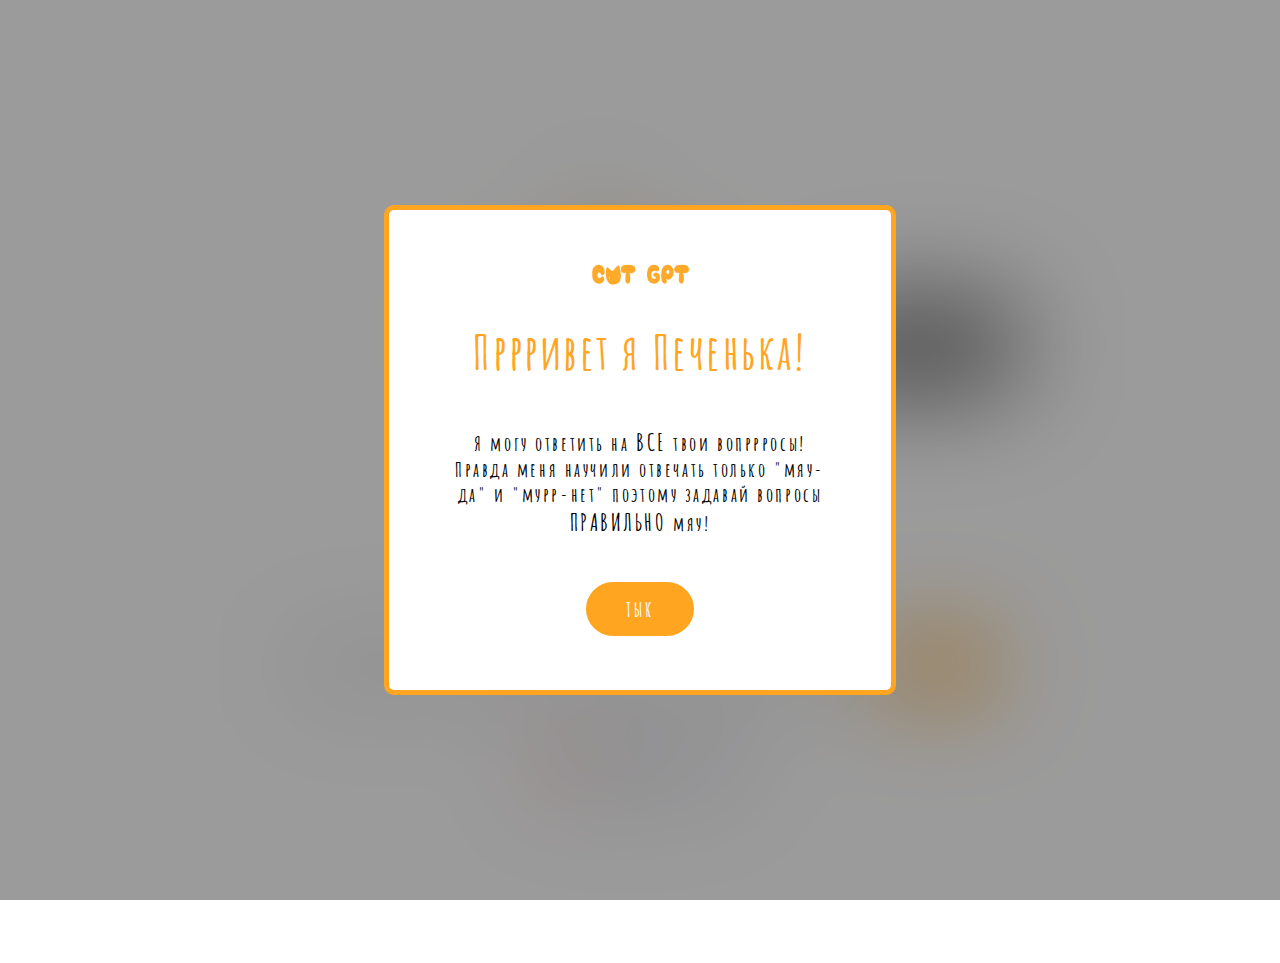
==== commit 9da0c904: "animations changed" ====
--- a/files/index.html
+++ b/files/index.html
@@ -47,7 +47,7 @@
             <img src="../logo.PNG" alt="cat" class="cat-logo">
             <p class="title"><strong>Пррривет я Печенька!</strong><p>
             <p>Я могу ответить на <strong>ВСЕ</strong> твои вопррросы!</p>
-            <p>Правда меня научили отвечать только "мяу-да" и "нет" поэтому задавай вопросы <strong>ПРАВИЛЬНО</strong> мяу!</p>
+            <p>Правда меня научили отвечать только "мяу-да" и "мурр-нет" поэтому задавай вопросы <strong>ПРАВИЛЬНО</strong> мяу!</p>
             <button id="closeButton">ТЫК</button>
         </div>
     </div>
